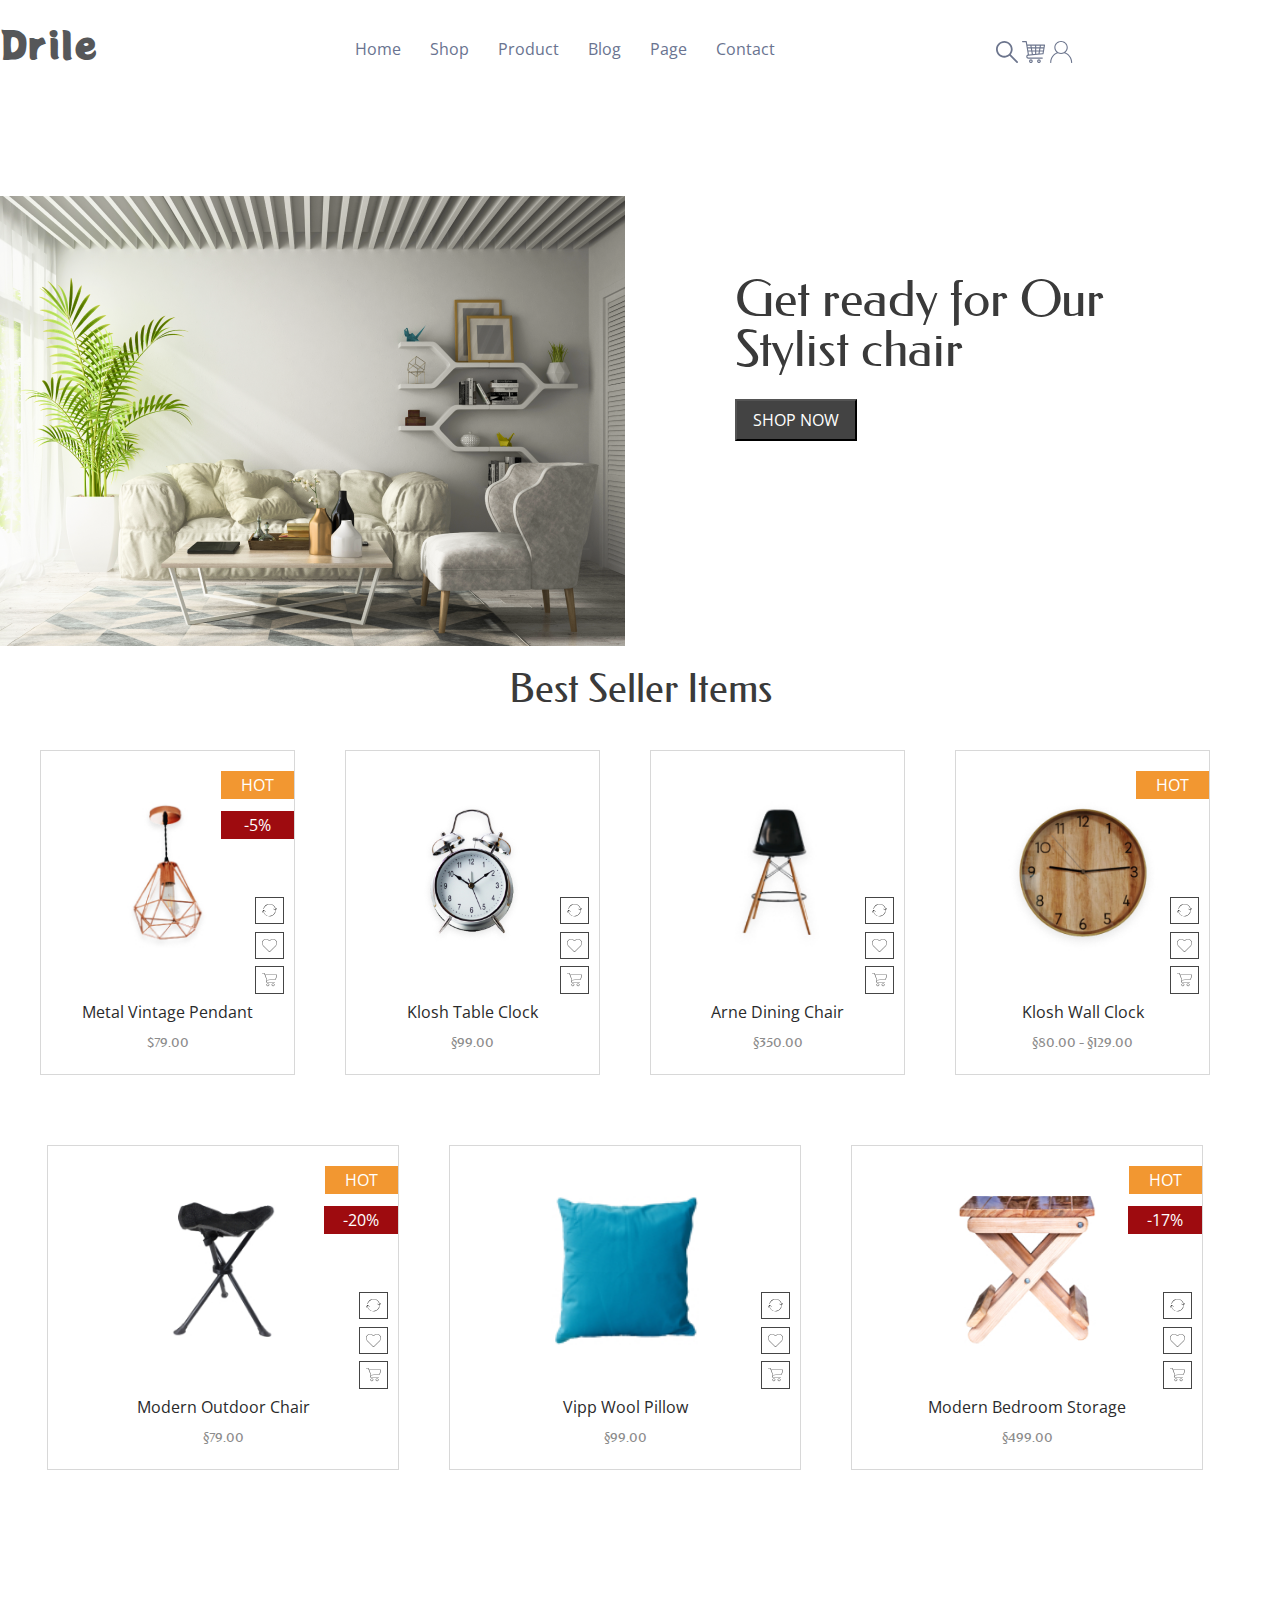
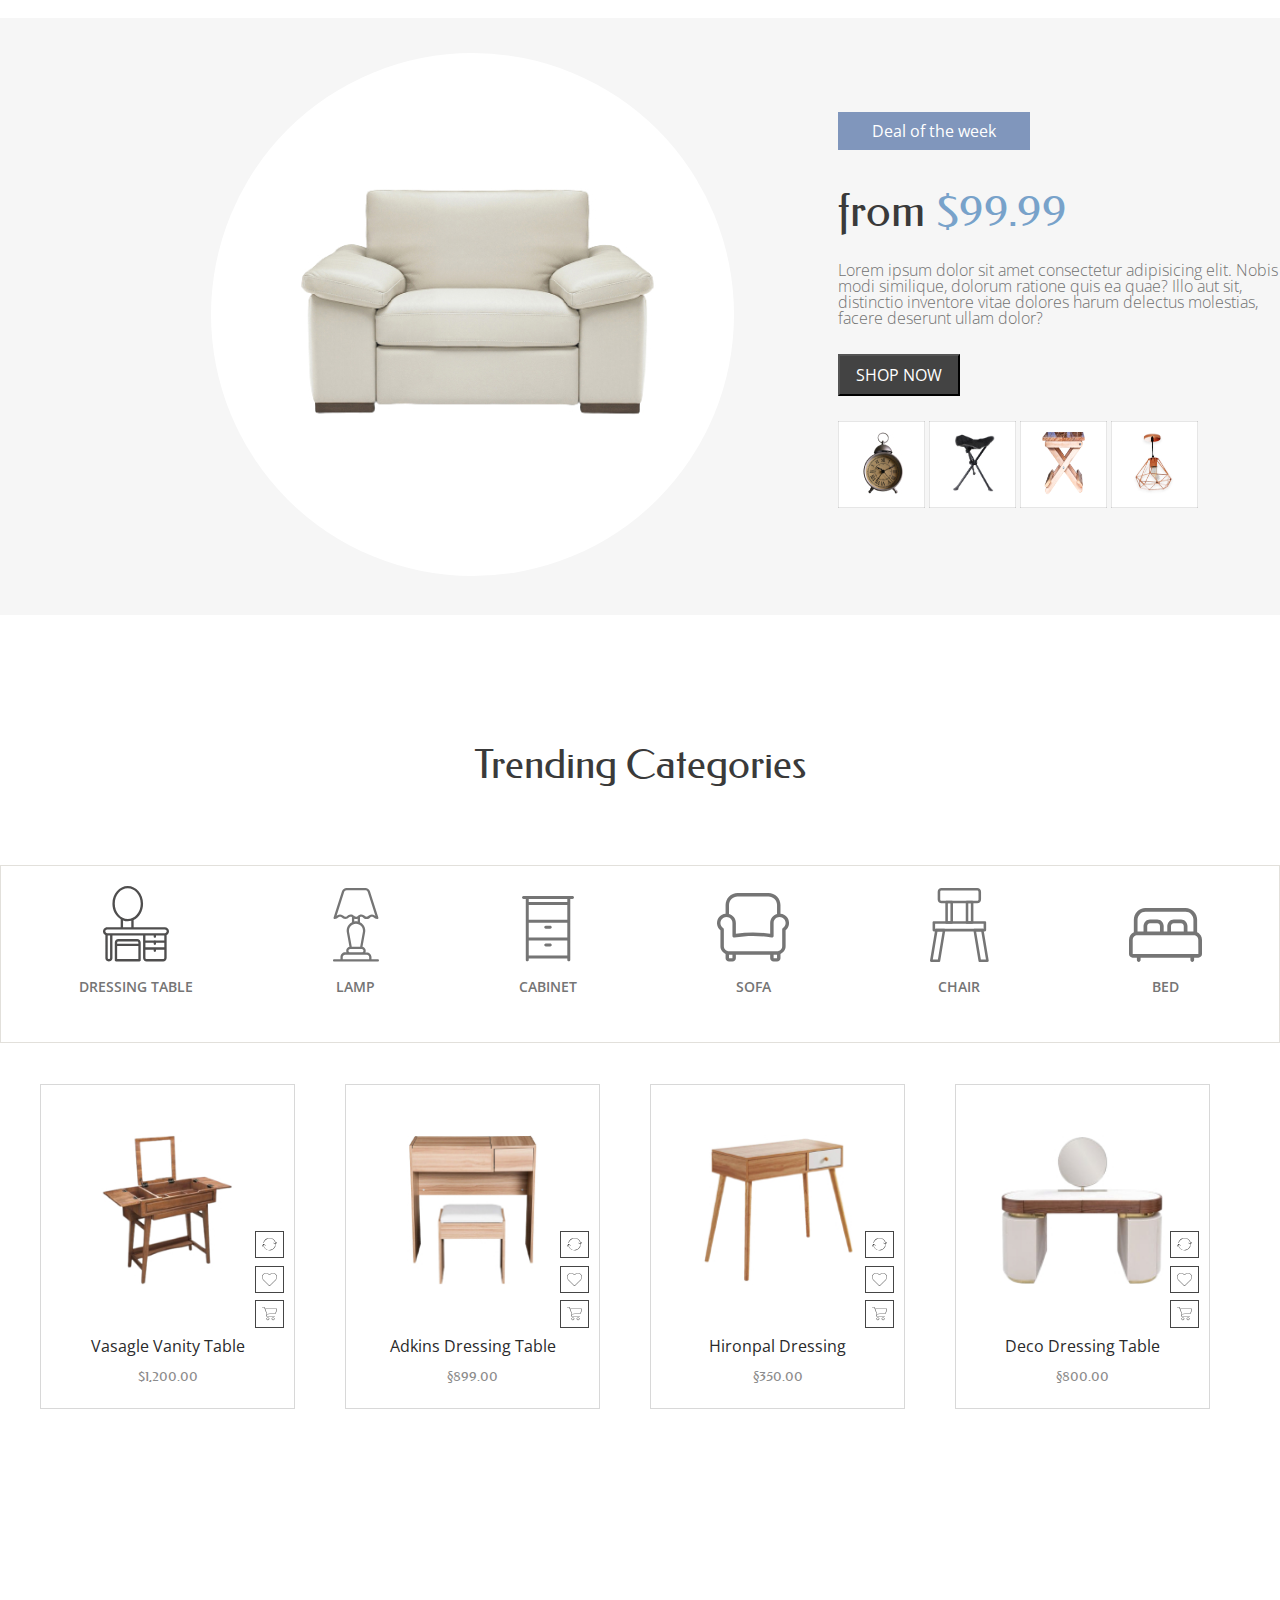
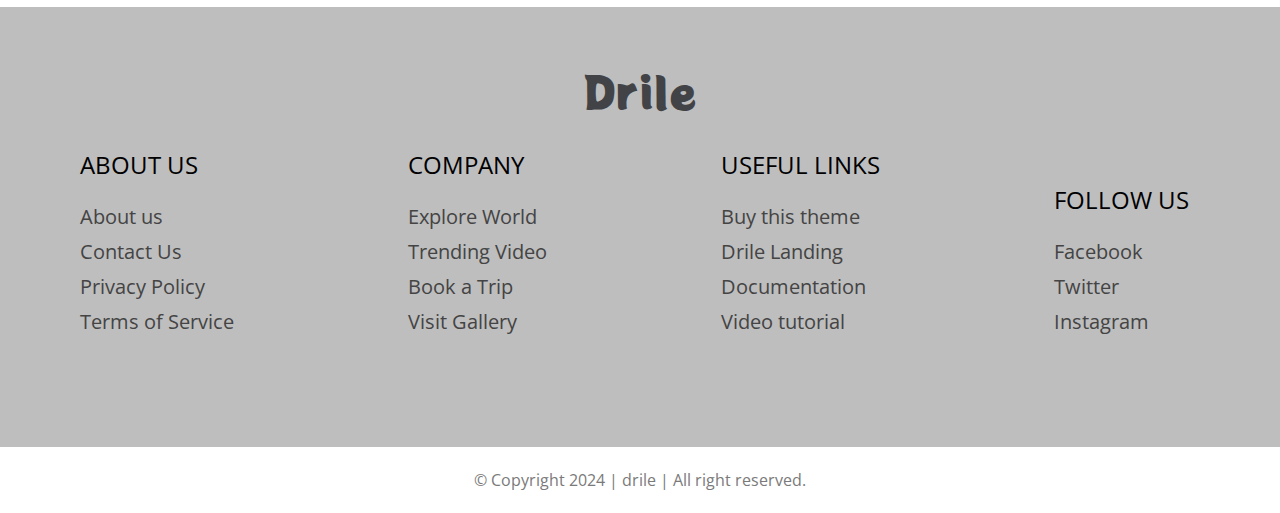
==== hm3/index.html @ cf15da45 "add hm3 und some changes" ====
<!DOCTYPE html>
<html lang="en">
  <head>
    <meta charset="UTF-8" />
    <meta name="viewport" content="width=device-width, initial-scale=1.0" />
    <link rel="stylesheet" href="./reset.css" />
    <link rel="stylesheet" href="./style.css" />
    <title>Drile</title>
  </head>
  <body>
    <header class="header container">
        <div class="nav">
            <h2 class="text-logo">
                Drile
            </h2>
            <div class="nav-list">
            <ul class="list">
                <li class="items"><a class="link" href="#">Home</a></li>
                <li class="items"><a class="link" href="#">Shop</a></li>
                <li class="items"><a class="link" href="#">Product</a></li>
                <li class="items"><a class="link" href="#">Blog</a></li>
                <li class="items"><a class="link" href="#">Page</a></li>
                <li class="items"><a class="link" href="#">Contact</a></li>
            </ul>
            </div>
            <div class="items-list">
                <ul class="list-2">
                    <li class="items-2"><img src="./img/Group1.svg" alt="img-search" class="items-img"></img></li>
                    <li class="items-2"><img src="./img/Group2.svg" alt="img-basket" class="items-img"></img></li>
                    <li class="items-2"><img src="./img/group3.svg" alt="img-acount" class="items-img"></img></li>
                </ul>
            </div>
        </div>
    </header>
    <div class="page">
    <main class="main">
        <section class=" container">
            <div class="offer">
                <div class="offer-img">
                    <img src="./img/design-of-a-modern-room.png" alt="img-room">
                </div>
                    <div class="offer-text">
                        <h1 class="offer-title">
                            Get ready for Our <br> Stylist chair
                        </h1>
                        <button class="offer-button" type="button">SHOP NOW</button>
                    </div>
                </div>
         </section>
         <section class="best-seller">
            <div class="best-wrapper container">
                <h2 class="best-title-1">
                    Best Seller Items
                </h2>
                <div class="best-cards">
                    <div class="card">
                        <img src="./img/lamp.jpg" alt="img-lamp" class="best-img"></img>
                            <h5 class="best-title">Metal Vintage Pendant</h5>
                                <p class="best-price">$79.00</p>
                                <div class="best-mini-img">
                                    <img src="./img/card-item1.svg" alt="link" class="mini-img-1">
                                    <img src="./img/card-item2.svg" alt="link" class="mini-img-2">
                                    <img src="./img/card-item3.svg" alt="link" class="mini-img-3">
                                </div>
                                <p class="best-hot">HOT</p>
                                <p class="best-sale best-sale-1">-5%</p>
                    </div>
                    <div class="card">
                        <img src="./img/clock.jpg" alt="img-clock" class="best-img"></img>
                            <h5 class="best-title">Klosh Table Clock</h5>
                                <p class="best-price">§99.00</p>
                                <div class="best-mini-img">
                                    <img src="./img/card-item1.svg" alt="link" class="mini-img-1">
                                    <img src="./img/card-item2.svg" alt="link" class="mini-img-2">
                                    <img src="./img/card-item3.svg" alt="link" class="mini-img-3">
                                </div>
                    </div>
                    <div class="card">
                        <img src="./img/stuhl.jpg" alt="img-chair" class="best-img"></img>
                            <h5 class="best-title">Arne Dining Chair</h5>
                                <p class="best-price">§350.00</p>
                                <div class="best-mini-img">
                                    <img src="./img/card-item1.svg" alt="link" class="mini-img-1">
                                    <img src="./img/card-item2.svg" alt="link" class="mini-img-2">
                                    <img src="./img/card-item3.svg" alt="link" class="mini-img-3">
                                </div>
                    </div>
                    <div class="card">
                        <img src="./img/wall-clock.jpg" alt="ell-clock-img" class="best-img"></img>
                            <h5 class="best-title">Klosh Wall Clock</h5>
                                <p class="best-price">§80.00 - §129.00</p>
                                <div class="best-mini-img">
                                    <img src="./img/card-item1.svg" alt="link" class="mini-img-1">
                                    <img src="./img/card-item2.svg" alt="link" class="mini-img-2">
                                    <img src="./img/card-item3.svg" alt="link" class="mini-img-3">
                                </div>
                                <p class="best-hot">HOT</p>
                    </div>
                    <div class="card-2">
                        <img src="./img/chair.jpg" alt="chair-img" class="best-img"></img>
                            <h5 class="best-title">Modern Outdoor Chair</h5>
                                <p class="best-price">§79.00</p>
                                <div class="best-mini-img">
                                    <img src="./img/card-item1.svg" alt="link" class="mini-img-1">
                                    <img src="./img/card-item2.svg" alt="link" class="mini-img-2">
                                    <img src="./img/card-item3.svg" alt="link" class="mini-img-3">
                                </div>
                                <p class="best-hot">HOT</p>
                                <p class="best-sale">-20%</p>
                    </div>
                    <div class="card-2">
                        <img src="./img/pillow.jpg" alt="pillow-img" class="best-img"></img>
                            <h5 class="best-title">Vipp Wool Pillow</h5>
                                <p class="best-price">§99.00</p>
                                <div class="best-mini-img">
                                    <img src="./img/card-item1.svg" alt="link" class="mini-img-1">
                                    <img src="./img/card-item2.svg" alt="link" class="mini-img-2">
                                    <img src="./img/card-item3.svg" alt="link" class="mini-img-3">
                                </div>
                    </div>
                    <div class="card-2">
                        <img src="./img/storage.jpg" alt="storage-img" class="best-img"></img>
                        <h5 class="best-title">Modern Bedroom Storage</h5>
                            <p class="best-price">§499.00</p>
                            <div class="best-mini-img">
                                <img src="./img/card-item1.svg" alt="link" class="mini-img-1">
                                <img src="./img/card-item2.svg" alt="link" class="mini-img-2">
                                <img src="./img/card-item3.svg" alt="link" class="mini-img-3">
                            </div>
                            <p class="best-hot">HOT</p>
                            <p class="best-sale">-17%</p>
                    </div>
                </div>
            </div>
         </section>
         <section class="deal">
            <div class="deal-wrapper container">
                <div class="deal-img">
                    <img src="./img/Ellipse 1.svg" class="deal-ellipse" alt="img-ellipse">
                    <img src="./img/armchair.jpg" class="deal-armchair" alt="armchair-img">
                </div>
                <div class="deal-text-section">
                    <span class="deal-text">
                        Deal of the week
                    </span>
                    <h3 class="deal-sale">
                        from <span class="deal-sale-span">$99.99</span>
                    </h3>
                    <p class="deal-text-2">
                        Lorem ipsum dolor sit amet consectetur adipisicing elit. Nobis modi similique, dolorum ratione quis ea quae? Illo aut sit, distinctio inventore vitae dolores harum delectus molestias, facere deserunt ullam dolor?
                    </p>
                    <button class="deal-button">
                        SHOP NOW
                    </button>
                    <div class="deal-list-img">
                        <div class="deal-img">
                            <img src="./img/Rectangle.svg" alt="" class="deal-rect">
                            <img src="./img/old-clock.jpg" alt="" class="deal-pic deal-pic-1">
                        </div>
                        <div class="deal-img">
                            <img src="./img/Rectangle.svg" alt="" class="deal-rect">
                            <img src="./img/chair.jpg" alt="" class="deal-pic deal-pic-2">
                        </div>
                        <div class="deal-img">
                            <img src="./img/Rectangle.svg" alt="" class="deal-rect">
                            <img src="./img/storage.jpg" alt="" class="deal-pic deal-pic-3">
                        </div>
                        <div class="deal-img">
                            <img src="./img/Rectangle.svg" alt="" class="deal-rect">
                            <img src="./img/lamp.jpg" alt="" class="deal-pic deal-pic-4">
                        </div>
                    </div>
                </div>
            </div>
         </section>
         <section class="trend">
            <div class="trend-wrapper container">
                <h2 class="trend-main-title">
                    Trending Categories
                </h2>
                <div class="trend-list-img">
                    <div class="trend-img">
                        <img src="./img/trend-item1.svg" alt="img-table">
                        <p class="trend-name">DRESSING TABLE</p>
                    </div>
                    <div class="trend-img">
                        <img src="./img/trend-item2.svg" alt="img-Lamp">
                        <p class="trend-name">LAMP</p>
                    </div>
                    <div class="trend-img">
                        <img src="./img/trend-item3.svg" alt="img-cabinet">
                        <p class="trend-name">CABINET</p>
                    </div>
                    <div class="trend-img">
                        <img src="./img/trend-item4.svg" alt="img-sofa">
                        <p class="trend-name">SOFA</p>
                    </div>
                    <div class="trend-img">
                        <img src="./img/trend-item5.svg" alt="img-chair">
                        <p class="trend-name">CHAIR</p>
                    </div>
                    <div class="trend-img">
                        <img src="./img/trend-item6.svg" alt="img-bed">
                        <p class="trend-name">BED</p>
                    </div>
                </div>
                <div class="trend-cards">
                    <div class="trend-card">
                        <img src="./img/table1.jpg" alt="img-table" class="best-img"></img>
                            <h5 class="best-title">Vasagle Vanity Table</h5>
                                <p class="best-price">$1,200.00</p>
                                <div class="best-mini-img">
                                    <img src="./img/card-item1.svg" alt="link" class="mini-img-1">
                                    <img src="./img/card-item2.svg" alt="link" class="mini-img-2">
                                    <img src="./img/card-item3.svg" alt="link" class="mini-img-3">
                                </div>
                    </div>
                    <div class="trend-card">
                        <img src="./img/table2.jpg" alt="img-table" class="best-img"></img>
                            <h5 class="best-title">Adkins Dressing Table </h5>
                                <p class="best-price">§899.00</p>
                                <div class="best-mini-img">
                                    <img src="./img/card-item1.svg" alt="link" class="mini-img-1">
                                    <img src="./img/card-item2.svg" alt="link" class="mini-img-2">
                                    <img src="./img/card-item3.svg" alt="link" class="mini-img-3">
                                </div>
                    </div>
                    <div class="trend-card">
                        <img src="./img/table3.jpg" alt="img-table" class="best-img"></img>
                            <h5 class="best-title">Hironpal Dressing <Table></Table></h5>
                                <p class="best-price">§350.00</p>
                                <div class="best-mini-img">
                                    <img src="./img/card-item1.svg" alt="link" class="mini-img-1">
                                    <img src="./img/card-item2.svg" alt="link" class="mini-img-2">
                                    <img src="./img/card-item3.svg" alt="link" class="mini-img-3">
                                </div>
                    </div>
                    <div class="trend-card">
                        <img src="./img/table4.jpg" alt="img-table" class="best-img"></img>
                            <h5 class="best-title">Deco Dressing Table</h5>
                                <p class="best-price">§800.00</p>
                                <div class="best-mini-img">
                                    <img src="./img/card-item1.svg" alt="link" class="mini-img-1">
                                    <img src="./img/card-item2.svg" alt="link" class="mini-img-2">
                                    <img src="./img/card-item3.svg" alt="link" class="mini-img-3">
                                </div>
                    </div>
                </div>
            </div>
         </section>
    </main>
    <footer>
        <div class="footer container">
        <h2 class="text-logo2">
            Drile
        </h2>
        <div class="footer-list">
           <div class="footer-about">
            <h5 class="footer-title-list">
                ABOUT US
            </h5>
            <ul class="footer-list">
                <li class="footer-item"><a href="#" class="footer-link">About us</a></li>
                <li class="footer-item"><a href="#" class="footer-link">Contact Us</a></li>
                <li class="footer-item"><a href="#" class="footer-link">Privacy Policy</a></li>
                <li class="footer-item"><a href="#" class="footer-link">Terms of Service</a></li>
            </ul>
           </div>
           <div class="footer-about">
            <h5 class="footer-title-list">
                COMPANY
            </h5>
            <ul class="footer-list">
                <li class="footer-item"><a href="#" class="footer-link">Explore World</a></li>
                <li class="footer-item"><a href="#" class="footer-link">Trending Video</a></li>
                <li class="footer-item"><a href="#" class="footer-link">Book a Trip</a></li>
                <li class="footer-item"><a href="#" class="footer-link">Visit Gallery</a></li>
            </ul>
           </div>
           <div class="footer-about">
            <h5 class="footer-title-list">
                USEFUL LINKS
            </h5>
            <ul class="footer-list">
                <li class="footer-item"><a href="#" class="footer-link">Buy this theme
                </a></li>
                <li class="footer-item"><a href="#" class="footer-link">Drile Landing
                </a></li>
                <li class="footer-item"><a href="#" class="footer-link">Documentation
                </a></li>
                <li class="footer-item"><a href="#" class="footer-link">Video tutorial</a></li>
            </ul>
           </div>
           <div class="footer-about">
            <h5 class="footer-title-list">
                FOLLOW US
            </h5>
            <ul class="footer-list">
                <li class="footer-item"><a href="#" class="footer-link">Facebook
                </a></li>
                <li class="footer-item"><a href="#" class="footer-link">Twitter</a></li>
                <li class="footer-item"><a href="#" class="footer-link">Instagram
                </a></li>
            </ul>
           </div>
        </div>
        <div class="footer-copyright">
            <p>
                © Copyright 2024 | drile | All right reserved.
            </p>
        </div>
    </div>
    </footer>
    </div>
  </body>
</html>
---- hm3/style.css ----
@import url('https://fonts.googleapis.com/css2?family=Federo&family=Open+Sans:ital,wght@0,300..800;1,300..800&family=Potta+One&display=swap');
.container{
    margin: 0 auto;
    max-width: 1280px;
}
.page{
    background-color: #FFFFFF;
}
.nav{
    display: flex;
}
.text-logo{
    font-family: "Potta One", system-ui;
    font-weight: 400;
    font-size: 38px;
    color: #565759;
    margin-top: 25px;
    margin-right: 257px;
}
.items{
    display: inline-block;
    margin-top: 41px;
}
.link{
    font-family: "Open Sans", sans-serif;
    font-weight: 400;
    font-size: 16px;
    color: #697390;
    margin-right: 25px;
    margin-top: 41px;
    text-decoration: none;
}
.items-list{
    display: block;
    margin: 41px 37px 0 196px;
}
.items-2{
    display: inline-block;
}
.offer{
    display: flex;
    align-items: center;
}
.offer-img{
    margin-top: 130px;
}
.offer-text{
    margin-left: 110px;
}
.offer-title{
    font-family: "Federo", sans-serif;
    font-weight: 400;
    font-size: 50px;
    color: #3A3A3A;
    margin-bottom: 25px;
}
.offer-button{
    font-family: "Open Sans", sans-serif;
    font-weight: 400;
    font-size: 16px;
    color: #FFFFFF;
    padding: 8px 16px;
    background-color: #434343;
}
.best-title-1{
    font-family: "Federo", sans-serif;
    font-weight: 400;
    font-size: 40px;
    color: #3A3A3A;
    padding-top: 20px;
    text-align: center;
}
.best-cards{
    padding: 41px 0  148px 0;
    display: flex;  
    flex-wrap: wrap;  
    gap: 20px;
    justify-content: center;
}
.card{
    display: inline-block;
    width: 255px;
    border: 0.2px solid rgb(216, 216, 216);
    text-align: center;
    margin-right: 30px;
    background-color: #FFFFFF;
    box-sizing: border-box;
    margin-bottom: 50px;
    position: relative;
}
.card-2{
    display: inline-block;
    width: 350px;
    border: 0.2px solid rgb(216, 216, 216);
    text-align: center;
    margin-right: 30px;
    background-color: #FFFFFF;
    position: relative;
}
.best-title{
    font-family: "Open Sans", sans-serif;
    font-weight: 400;
    font-size: 16px;
    color: #2A2A2B;
    box-sizing: border-box;
}
.best-price{
    font-family: "Federo", sans-serif;
    font-weight: 400;
    font-size: 14px;
    color: #8C8C8C;
    margin: 15px 0 25px 0;
}
.best-img{
    height: 150px;
    object-fit: cover; 
    padding: 50px 20px;
}
.mini-img-1{
    position: absolute; 
    right: 10px;
    bottom: 150px;
    border: 0.2px solid #454545;
    padding: 6px;
}
.mini-img-2{
    position: absolute; 
    right: 10px;
    bottom: 115px;
    border: 0.2px solid #454545;
    padding: 6px;
}
.mini-img-3{
    position: absolute; 
    right: 10px;
    bottom: 80px;
    border: 0.2px solid #454545;
    padding: 6px;
}
.best-hot{
    font-family: "Open Sans", sans-serif;
    font-weight: 400;
    font-size: 16px;
    color: #FFFFFF;
    padding: 6px 20px;
    background-color: #F29731;
    position: absolute;
    right: 0;
    top: 20px;
}
.best-sale{
    font-family: "Open Sans", sans-serif;
    font-weight: 400;
    font-size: 16px;
    color: #FFFFFF;
    padding: 6px 19px;
    background-color: #9E0B0F;
    position: absolute;
    right: 0;
    top: 60px;
}
.best-sale-1{
    padding: 6px 23px;
}
.deal-wrapper{
    background-color: #F6F6F6;
    display: flex;
    align-items: center;
    position: relative;
}
.deal-ellipse{
    margin: 35px 104px 36px 211px;
}
.deal-armchair{
    width: 356px;
    position: absolute;
    left: 300px;
    bottom: 200px;
}
.deal-text{
    font-family: "Open Sans", sans-serif;
    font-weight: 400;
    font-size: 16px;
    color: #FFFFFF;
    padding: 8px 34px;
    background-color: #8096BC;
}
.deal-sale{
    font-family: "Federo", sans-serif;
    font-weight: 400;
    font-size: 45px;
    color: #3A3A3A;
    margin-top: 49px;
}
.deal-sale-span{
    color: #78A2CA;
}
.deal-text-2{
    font-family: "Open Sans", sans-serif;
    font-weight: 300;
    font-size: 16px;
    color: #727272;
    margin-top: 28px;
}
.deal-button{
    font-family: "Open Sans", sans-serif;
    font-weight: 400;
    font-size: 16px;
    color: #FFFFFF;
    padding: 8px 16px;
    background-color: #434343;
    margin: 28px 0 25px 0;
}
.deal-img{
    display: inline-block;
    text-align: center;

}
.deal-pic{
    width: 43px;
    height: 63px;
    position: absolute;
}
.deal-pic-1{
    right: 375px;
    bottom: 120px;
}
.deal-pic-2{
    right: 285px;
    bottom: 120px;
}
.deal-pic-3{
    right: 195px;
    bottom: 120px;
}
.deal-pic-4{
    right: 105px;
    bottom: 120px;
}
.trend-main-title{
    font-family: "Federo", sans-serif;
    font-weight: 400;
    font-size: 40px;
    color: #3A3A3A;
    padding: 130px 0 80px 0;
    text-align: center;
}
.trend-list-img{
    display: flex;
    justify-content: center;
    align-items: baseline;
    gap: 140px;
    border: 0.5px solid #E2E0DB;
    padding: 20px 0 27px;
}
.trend-img{
    text-align: center;
    
}
.trend-name{
    font-family: "Open Sans", sans-serif;
    font-weight: 600;
    font-size: 14px;
    color: #757575;
    margin: 15px 0 21px;
}
.trend-cards{
    padding: 41px 0  148px 0;
    display: flex;  
    flex-wrap: wrap;  
    gap: 20px;
    justify-content: center;
}
.trend-card{
    display: inline-block;
    width: 255px;
    border: 0.2px solid rgb(216, 216, 216);
    text-align: center;
    margin-right: 30px;
    background-color: #FFFFFF;
    box-sizing: border-box;
    margin-bottom: 50px;
    position: relative;
}
.best-img{
    height: 150px;
    object-fit: cover; 
    padding: 50px 20tpx;
}
.footer{
    background-color: #bebebe;
}
.text-logo2{
    font-family: "Potta One", system-ui;
    font-weight: 400;
    font-size: 45px;
    color: #424346;
    padding: 61px 0 40px;
    text-align: center;
}
.footer-title-list{
    font-family: "Open Sans", sans-serif;
    font-weight: 400;
    font-size: 24px;
    color: #000000;
    padding-bottom: 30px;
}
.footer-link{
    list-style: none;
    text-decoration: none;
    font-family: "Open Sans", sans-serif;
    font-weight: 400;
    font-size: 20px;
    color: #444444;
}
.footer-item{
    padding-bottom: 15px;
}
.footer-about{
    display: inline-block;
    text-align: left;
    margin: 0 90px 100px 80px;
}
.footer-copyright{
    font-family: "Open Sans", sans-serif;
    font-weight: 400;
    font-size: 16px;
    color: #7A7A7A;
    background-color: #FFFFFF;
    text-align: center;
    padding: 25px;
}
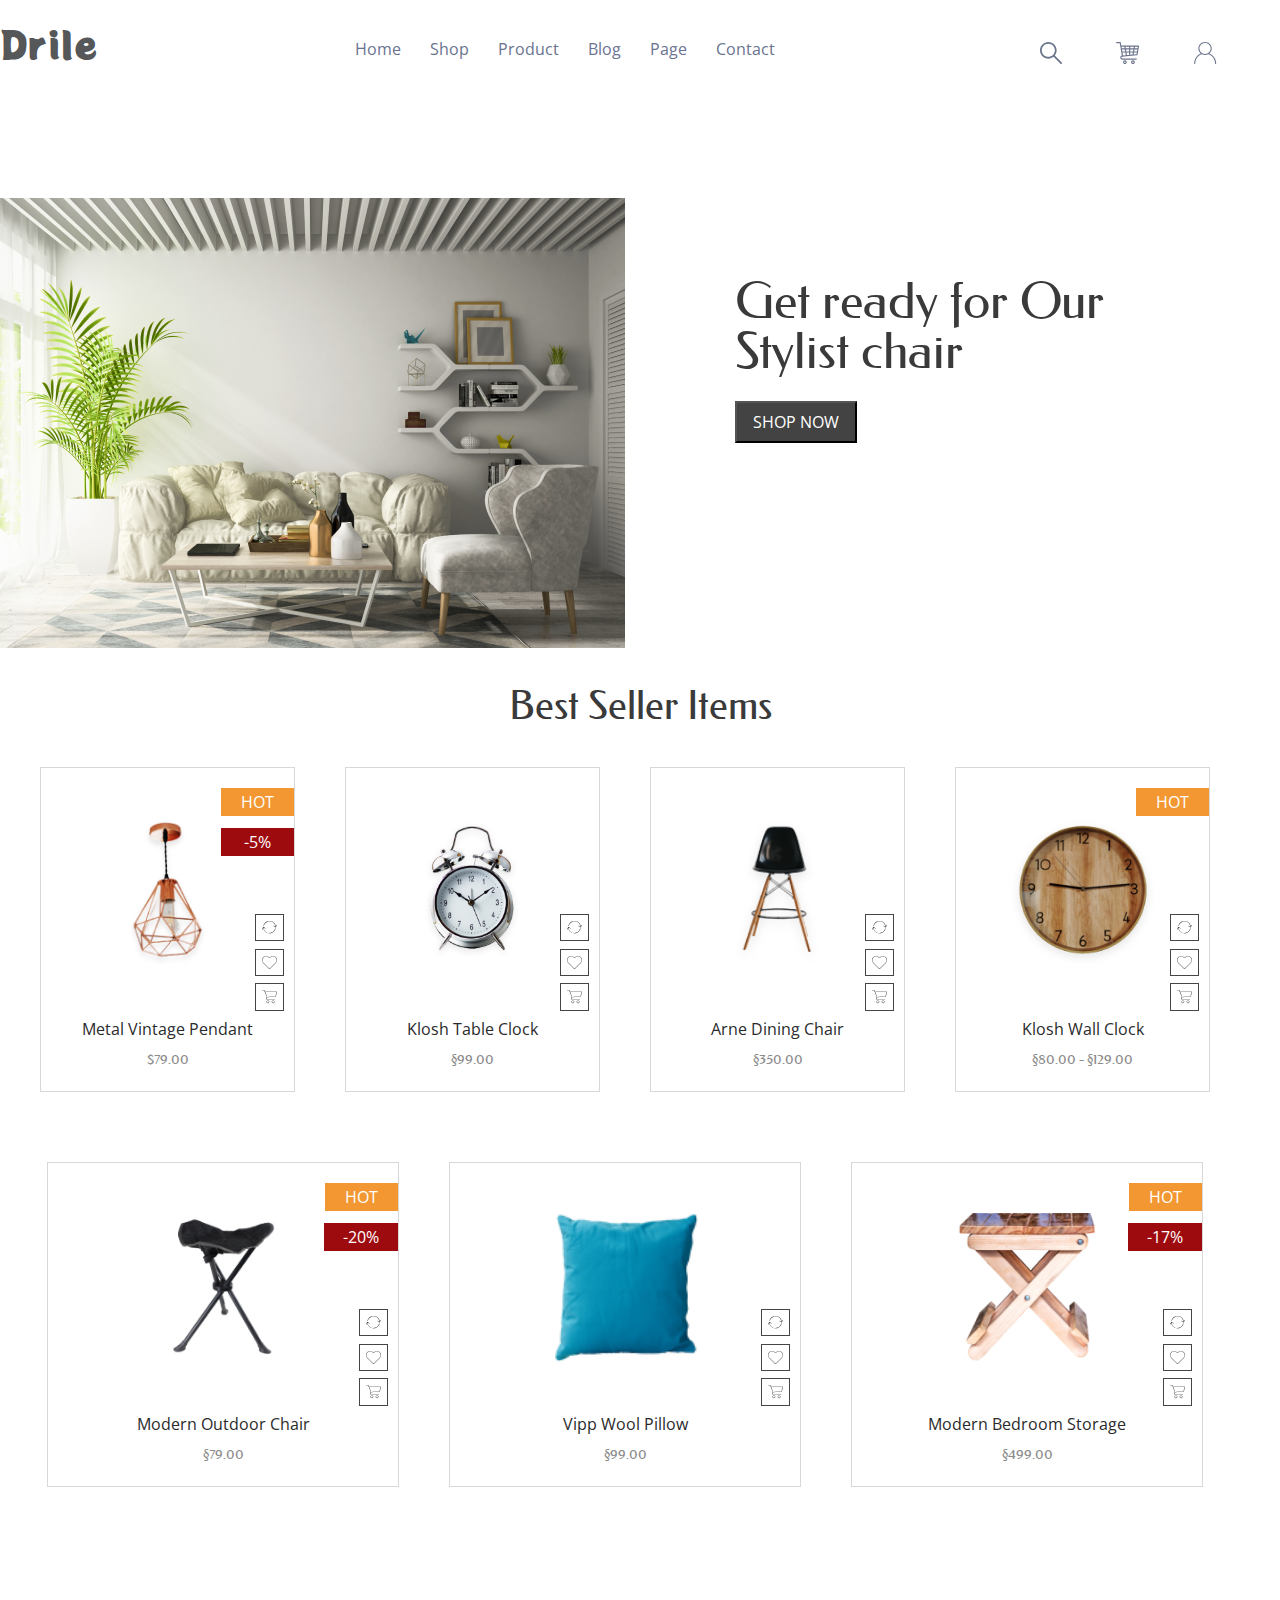
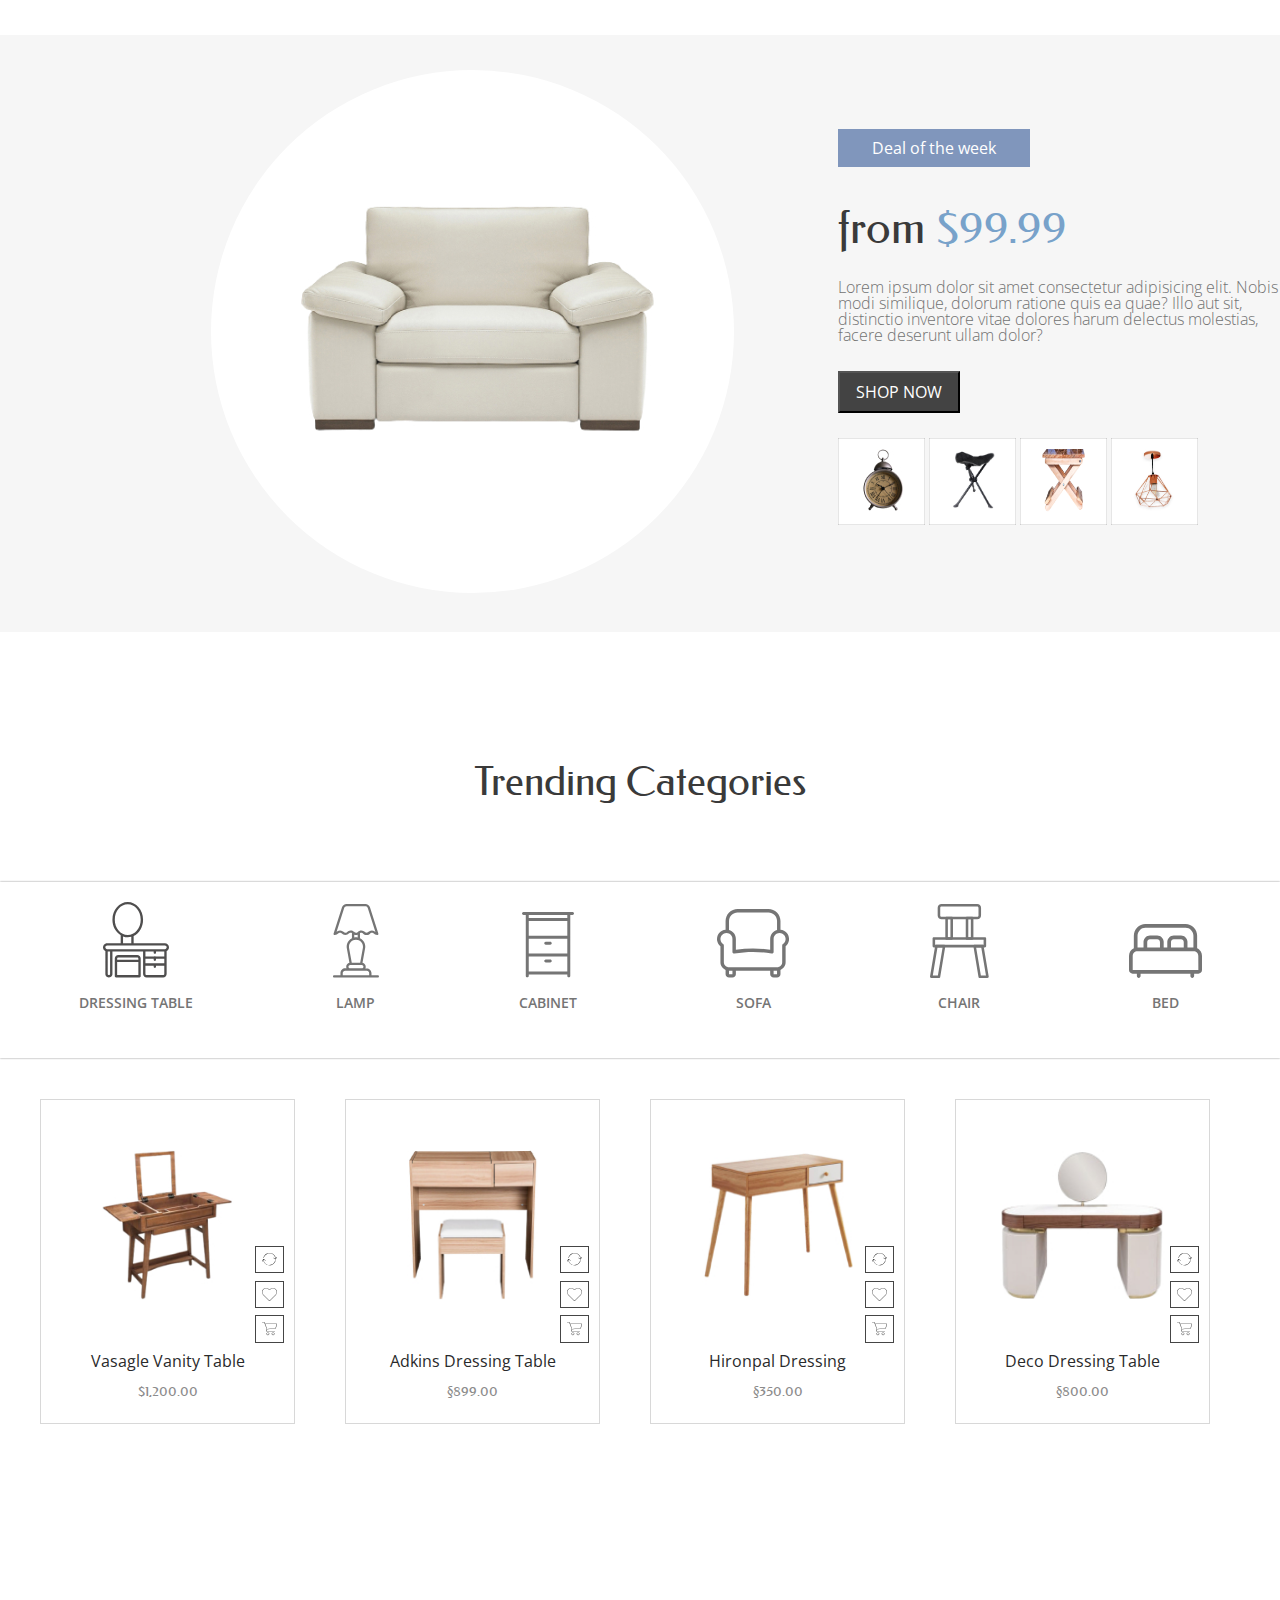
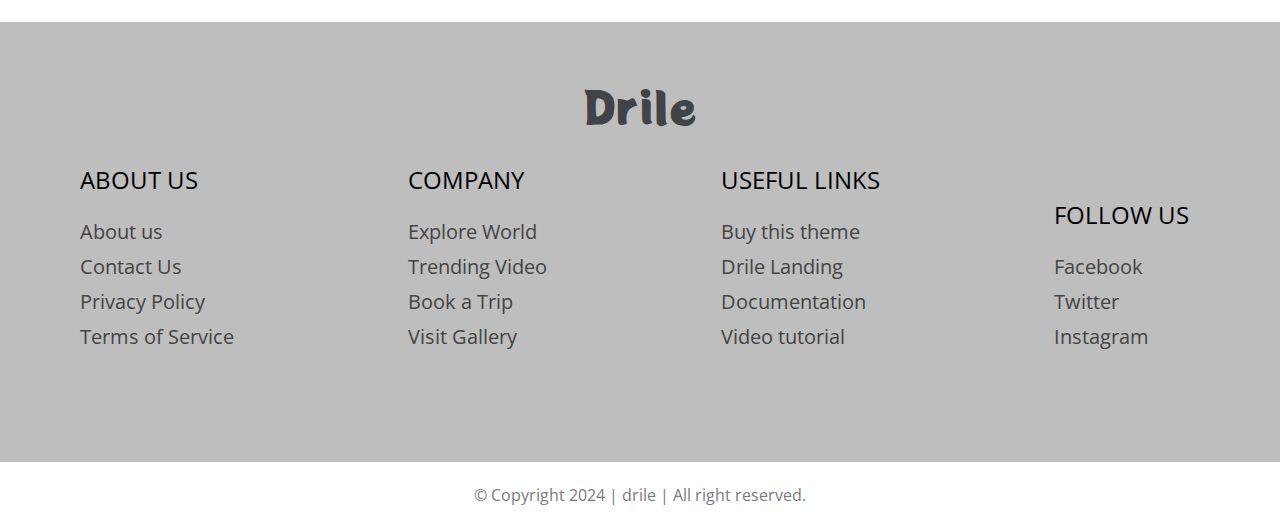
==== commit dc1209e8: "add changes in hm3" ====
--- a/hm3/index.html
+++ b/hm3/index.html
@@ -24,11 +24,9 @@
             </ul>
             </div>
             <div class="items-list">
-                <ul class="list-2">
-                    <li class="items-2"><img src="./img/Group1.svg" alt="img-search" class="items-img"></img></li>
-                    <li class="items-2"><img src="./img/Group2.svg" alt="img-basket" class="items-img"></img></li>
-                    <li class="items-2"><img src="./img/group3.svg" alt="img-acount" class="items-img"></img></li>
-                </ul>
+                <button class="btn-box"><img src="./img/Group1.svg" alt="img-search" class="items-img"></img></button>
+                <button class="btn-box"><img src="./img/Group2.svg" alt="img-basket" class="items-img"></img></button> 
+                <button class="btn-box"><img src="./img/group3.svg" alt="img-acount" class="items-img"></img></button> 
             </div>
         </div>
     </header>
@@ -43,7 +41,7 @@
                         <h1 class="offer-title">
                             Get ready for Our <br> Stylist chair
                         </h1>
-                        <button class="offer-button" type="button">SHOP NOW</button>
+                        <button class="offer-button" type="button">shop now</button>
                     </div>
                 </div>
          </section>
@@ -62,7 +60,7 @@
                                     <img src="./img/card-item2.svg" alt="link" class="mini-img-2">
                                     <img src="./img/card-item3.svg" alt="link" class="mini-img-3">
                                 </div>
-                                <p class="best-hot">HOT</p>
+                                <p class="best-hot">hot</p>
                                 <p class="best-sale best-sale-1">-5%</p>
                     </div>
                     <div class="card">
@@ -94,7 +92,7 @@
                                     <img src="./img/card-item2.svg" alt="link" class="mini-img-2">
                                     <img src="./img/card-item3.svg" alt="link" class="mini-img-3">
                                 </div>
-                                <p class="best-hot">HOT</p>
+                                <p class="best-hot">hot</p>
                     </div>
                     <div class="card-2">
                         <img src="./img/chair.jpg" alt="chair-img" class="best-img"></img>
@@ -105,7 +103,7 @@
                                     <img src="./img/card-item2.svg" alt="link" class="mini-img-2">
                                     <img src="./img/card-item3.svg" alt="link" class="mini-img-3">
                                 </div>
-                                <p class="best-hot">HOT</p>
+                                <p class="best-hot">hot</p>
                                 <p class="best-sale">-20%</p>
                     </div>
                     <div class="card-2">
@@ -127,7 +125,7 @@
                                 <img src="./img/card-item2.svg" alt="link" class="mini-img-2">
                                 <img src="./img/card-item3.svg" alt="link" class="mini-img-3">
                             </div>
-                            <p class="best-hot">HOT</p>
+                            <p class="best-hot">hot</p>
                             <p class="best-sale">-17%</p>
                     </div>
                 </div>
@@ -150,7 +148,7 @@
                         Lorem ipsum dolor sit amet consectetur adipisicing elit. Nobis modi similique, dolorum ratione quis ea quae? Illo aut sit, distinctio inventore vitae dolores harum delectus molestias, facere deserunt ullam dolor?
                     </p>
                     <button class="deal-button">
-                        SHOP NOW
+                        shop now
                     </button>
                     <div class="deal-list-img">
                         <div class="deal-img">
@@ -181,27 +179,27 @@
                 <div class="trend-list-img">
                     <div class="trend-img">
                         <img src="./img/trend-item1.svg" alt="img-table">
-                        <p class="trend-name">DRESSING TABLE</p>
+                        <p class="trend-name">Dressing table</p>
                     </div>
                     <div class="trend-img">
                         <img src="./img/trend-item2.svg" alt="img-Lamp">
-                        <p class="trend-name">LAMP</p>
+                        <p class="trend-name">Lamp</p>
                     </div>
                     <div class="trend-img">
                         <img src="./img/trend-item3.svg" alt="img-cabinet">
-                        <p class="trend-name">CABINET</p>
+                        <p class="trend-name">Cabinet</p>
                     </div>
                     <div class="trend-img">
                         <img src="./img/trend-item4.svg" alt="img-sofa">
-                        <p class="trend-name">SOFA</p>
+                        <p class="trend-name">Sofa</p>
                     </div>
                     <div class="trend-img">
                         <img src="./img/trend-item5.svg" alt="img-chair">
-                        <p class="trend-name">CHAIR</p>
+                        <p class="trend-name">Chair</p>
                     </div>
                     <div class="trend-img">
                         <img src="./img/trend-item6.svg" alt="img-bed">
-                        <p class="trend-name">BED</p>
+                        <p class="trend-name">bed</p>
                     </div>
                 </div>
                 <div class="trend-cards">
--- a/hm3/style.css
+++ b/hm3/style.css
@@ -37,6 +37,11 @@
 .items-2{
     display: inline-block;
 }
+.btn-box{
+    border: none;
+    background-color: #FFFFFF;
+    margin-left: 38px;
+}
 .offer{
     display: flex;
     align-items: center;
@@ -61,13 +66,14 @@
     color: #FFFFFF;
     padding: 8px 16px;
     background-color: #434343;
+    text-transform: uppercase;
 }
 .best-title-1{
     font-family: "Federo", sans-serif;
     font-weight: 400;
     font-size: 40px;
     color: #3A3A3A;
-    padding-top: 20px;
+    padding-top: 35px;
     text-align: center;
 }
 .best-cards{
@@ -147,6 +153,7 @@
     position: absolute;
     right: 0;
     top: 20px;
+    text-transform: uppercase;
 }
 .best-sale{
     font-family: "Open Sans", sans-serif;
@@ -210,6 +217,7 @@
     padding: 8px 16px;
     background-color: #434343;
     margin: 28px 0 25px 0;
+    text-transform: uppercase;
 }
 .deal-img{
     display: inline-block;
@@ -250,7 +258,7 @@
     justify-content: center;
     align-items: baseline;
     gap: 140px;
-    border: 0.5px solid #E2E0DB;
+    box-shadow: 0 0 2px rgb(139, 139, 139);
     padding: 20px 0 27px;
 }
 .trend-img{
@@ -263,6 +271,7 @@
     font-size: 14px;
     color: #757575;
     margin: 15px 0 21px;
+    text-transform: uppercase;
 }
 .trend-cards{
     padding: 41px 0  148px 0;
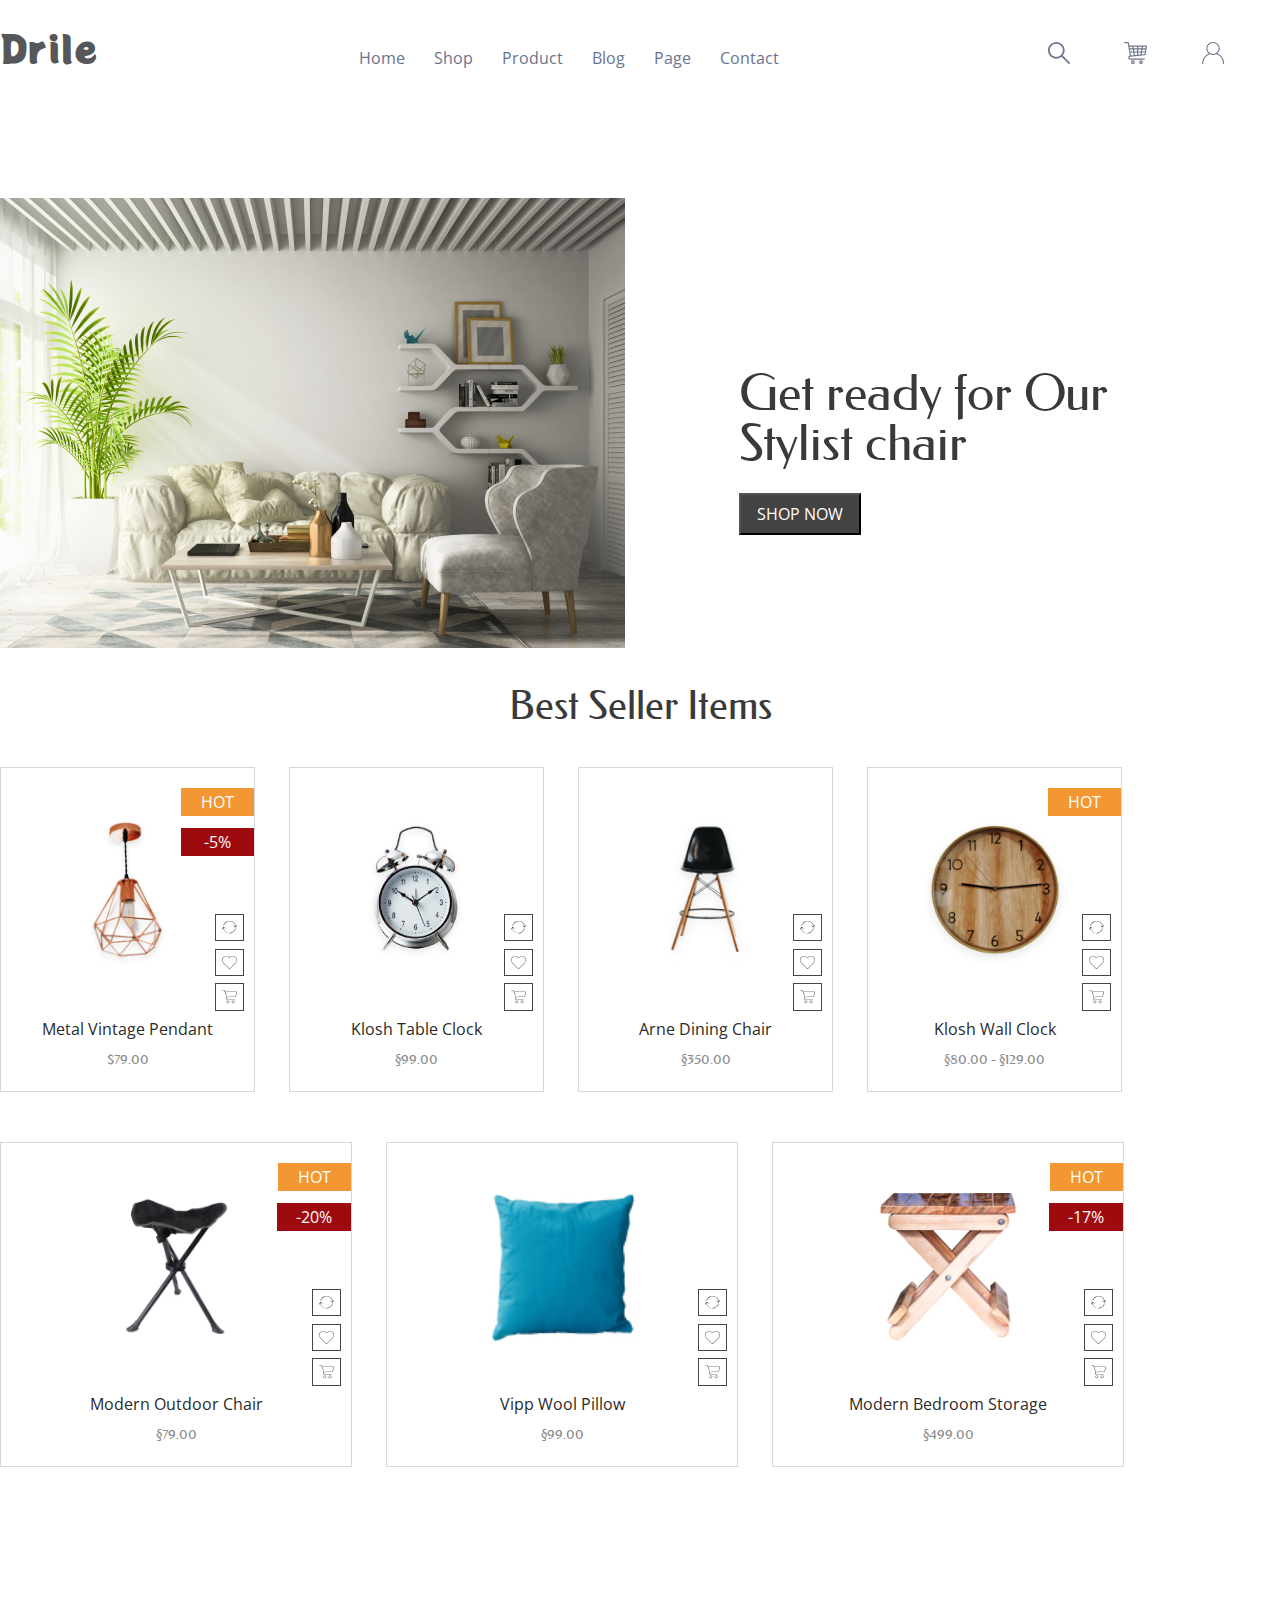
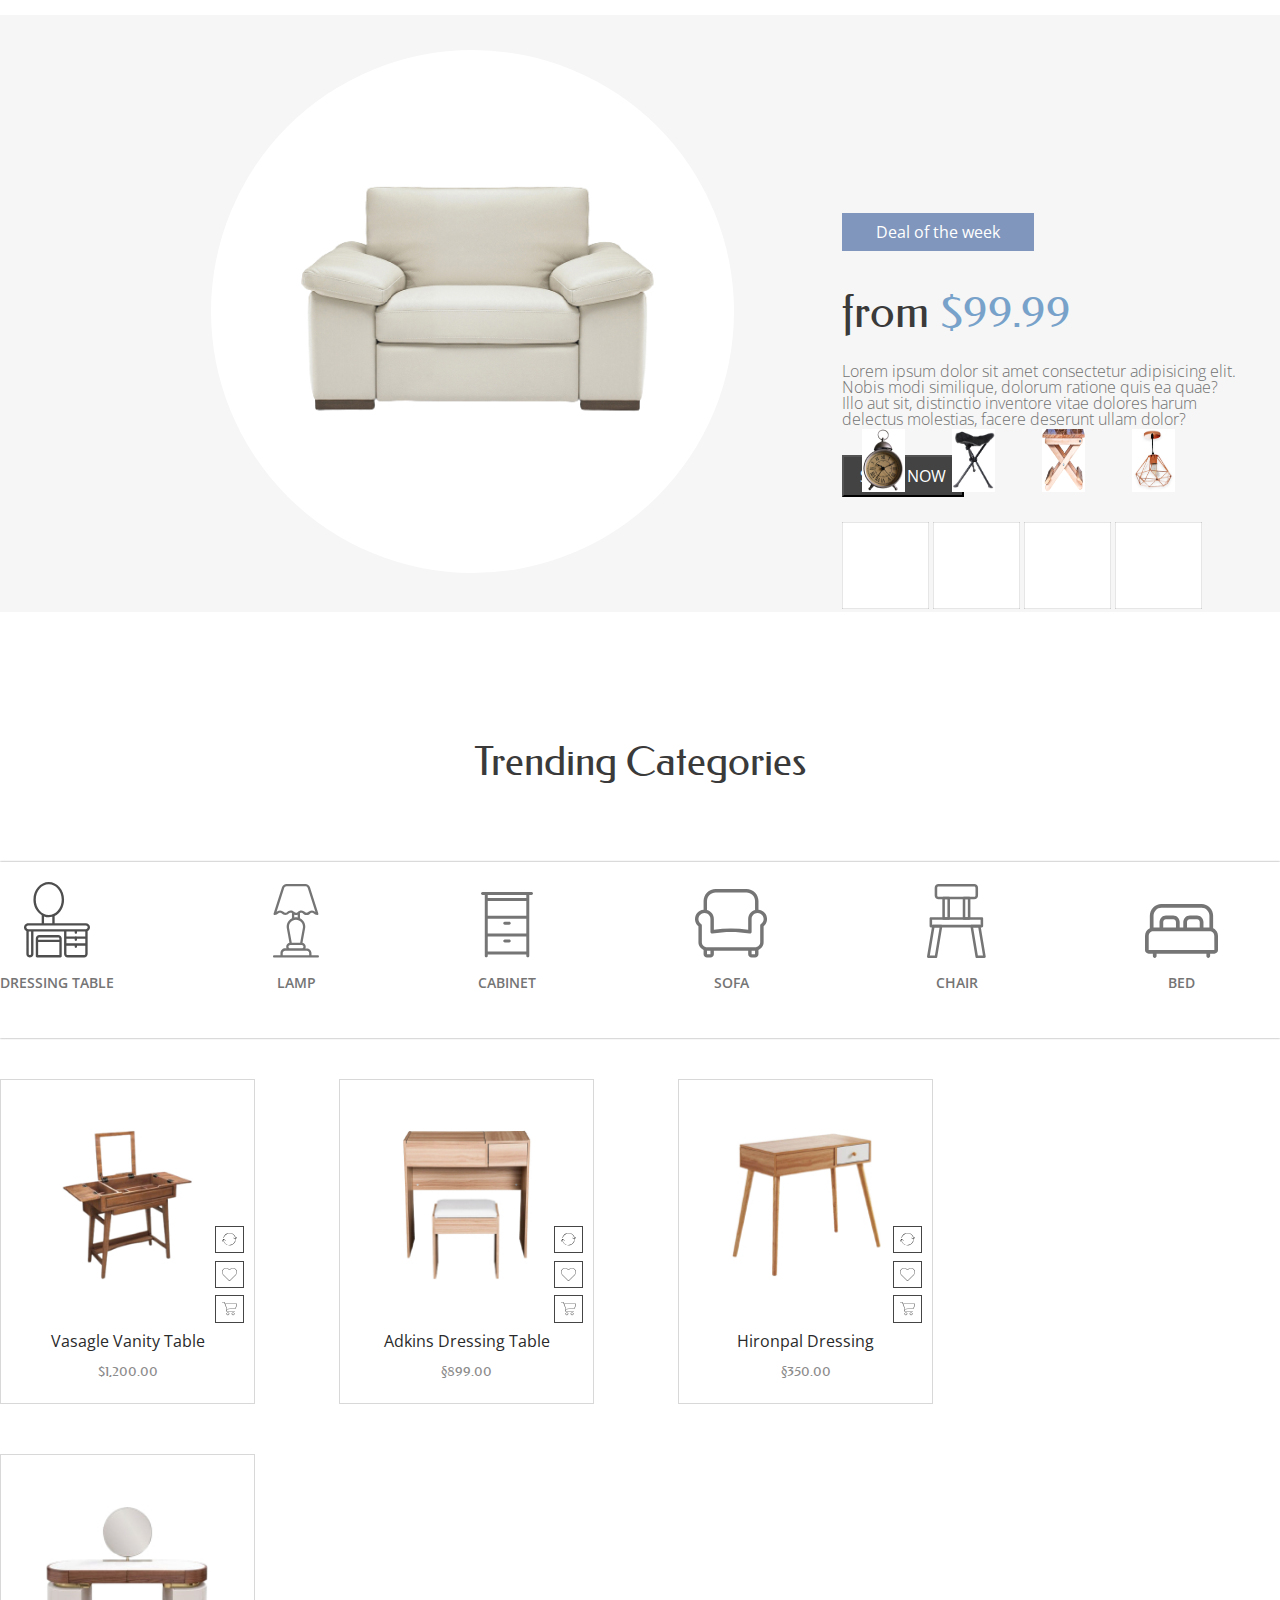
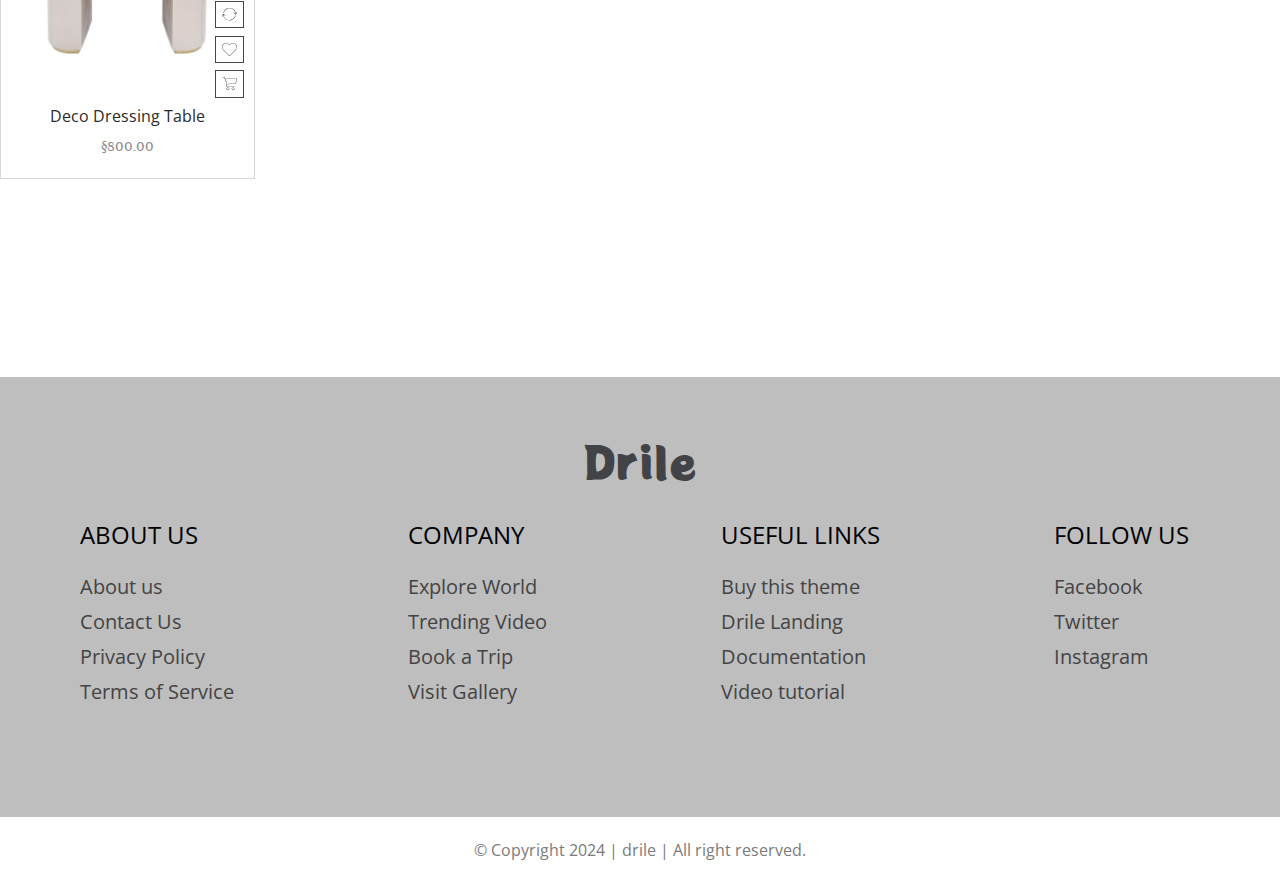
==== commit d530736e: "add changes in hm3 und add hm4" ====
--- a/hm3/index.html
+++ b/hm3/index.html
@@ -197,8 +197,8 @@
                         <img src="./img/trend-item5.svg" alt="img-chair">
                         <p class="trend-name">Chair</p>
                     </div>
-                    <div class="trend-img">
-                        <img src="./img/trend-item6.svg" alt="img-bed">
+                    <div class="trend-img bed-img">
+                        <img  src="./img/trend-item6.svg" alt="img-bed">
                         <p class="trend-name">bed</p>
                     </div>
                 </div>
--- a/hm3/style.css
+++ b/hm3/style.css
@@ -6,9 +6,6 @@
 .page{
     background-color: #FFFFFF;
 }
-.nav{
-    display: flex;
-}
 .text-logo{
     font-family: "Potta One", system-ui;
     font-weight: 400;
@@ -16,6 +13,10 @@
     color: #565759;
     margin-top: 25px;
     margin-right: 257px;
+    display: inline-block;
+}
+.nav-list{
+    display: inline-block;
 }
 .items{
     display: inline-block;
@@ -31,7 +32,7 @@
     text-decoration: none;
 }
 .items-list{
-    display: block;
+    display: inline-block;
     margin: 41px 37px 0 196px;
 }
 .items-2{
@@ -43,14 +44,17 @@
     margin-left: 38px;
 }
 .offer{
-    display: flex;
     align-items: center;
 }
 .offer-img{
     margin-top: 130px;
+    display: inline-block;
 }
 .offer-text{
     margin-left: 110px;
+    display: inline-block;
+    vertical-align: top;
+   
 }
 .offer-title{
     font-family: "Federo", sans-serif;
@@ -58,6 +62,7 @@
     font-size: 50px;
     color: #3A3A3A;
     margin-bottom: 25px;
+    margin-top: 300px;
 }
 .offer-button{
     font-family: "Open Sans", sans-serif;
@@ -78,10 +83,6 @@
 }
 .best-cards{
     padding: 41px 0  148px 0;
-    display: flex;  
-    flex-wrap: wrap;  
-    gap: 20px;
-    justify-content: center;
 }
 .card{
     display: inline-block;
@@ -171,8 +172,6 @@
 }
 .deal-wrapper{
     background-color: #F6F6F6;
-    display: flex;
-    align-items: center;
     position: relative;
 }
 .deal-ellipse{
@@ -208,6 +207,7 @@
     font-size: 16px;
     color: #727272;
     margin-top: 28px;
+    max-width: 400px;
 }
 .deal-button{
     font-family: "Open Sans", sans-serif;
@@ -222,7 +222,9 @@
 .deal-img{
     display: inline-block;
     text-align: center;
-
+}
+.deal-text-section{
+    display: inline-block;
 }
 .deal-pic{
     width: 43px;
@@ -254,16 +256,15 @@
     text-align: center;
 }
 .trend-list-img{
-    display: flex;
-    justify-content: center;
-    align-items: baseline;
-    gap: 140px;
     box-shadow: 0 0 2px rgb(139, 139, 139);
     padding: 20px 0 27px;
+    display: inline-block;
+    width: 100%;
 }
 .trend-img{
     text-align: center;
-    
+    display: inline-block;
+    margin-right: 155px;
 }
 .trend-name{
     font-family: "Open Sans", sans-serif;
@@ -275,17 +276,13 @@
 }
 .trend-cards{
     padding: 41px 0  148px 0;
-    display: flex;  
-    flex-wrap: wrap;  
-    gap: 20px;
-    justify-content: center;
 }
 .trend-card{
     display: inline-block;
     width: 255px;
     border: 0.2px solid rgb(216, 216, 216);
     text-align: center;
-    margin-right: 30px;
+    margin-right: 80px;
     background-color: #FFFFFF;
     box-sizing: border-box;
     margin-bottom: 50px;
@@ -296,6 +293,9 @@
     object-fit: cover; 
     padding: 50px 20tpx;
 }
+.bed-img{
+    margin: 0;
+}
 .footer{
     background-color: #bebebe;
 }
@@ -329,6 +329,7 @@
     display: inline-block;
     text-align: left;
     margin: 0 90px 100px 80px;
+    vertical-align: top;
 }
 .footer-copyright{
     font-family: "Open Sans", sans-serif;
